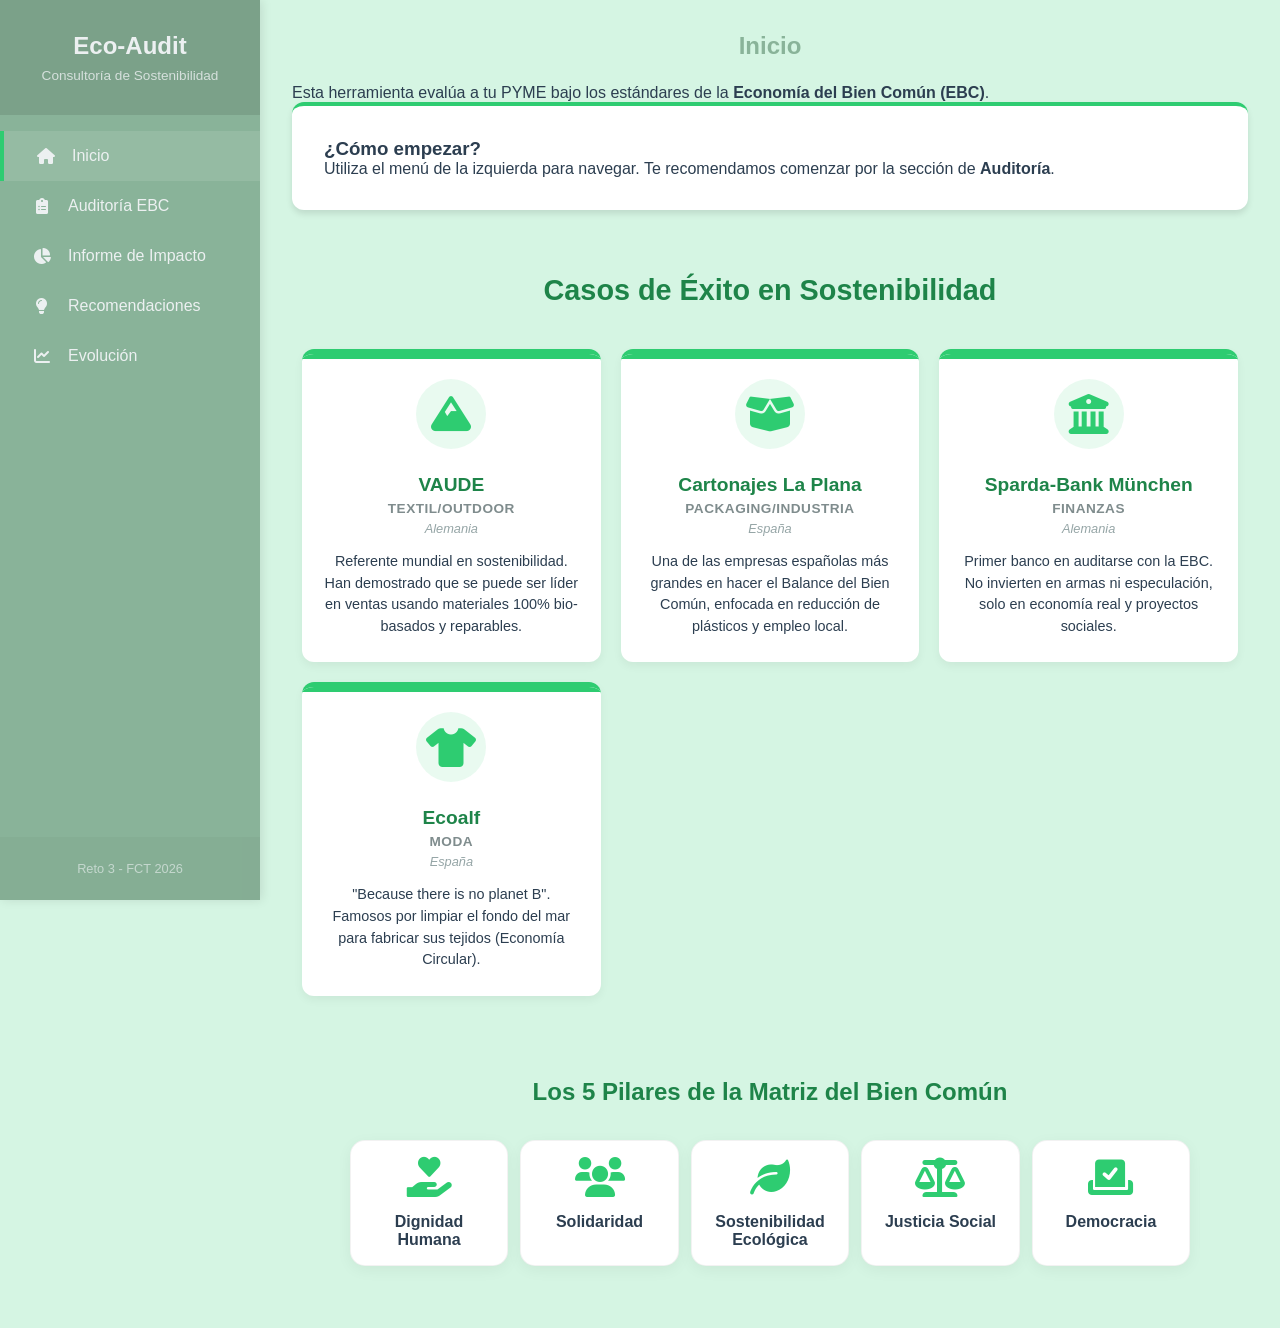
==== index.html @ d0a9d419 "Web de auditoría Eco-Audit" ====
<!DOCTYPE html>
<html lang="es">

<head>
    <meta charset="UTF-8">
    <meta name="viewport" content="width=device-width, initial-scale=1.0">
    <title>Eco-Audit | Consultoría EBC</title>
    <link rel="stylesheet" href="styles.css">
    <link rel="stylesheet" href="https://cdnjs.cloudflare.com/ajax/libs/font-awesome/6.0.0/css/all.min.css">
</head>

<body>

    <div class="app-container">
        <nav class="sidebar">
            <div class="sidebar-header">
                <h2>Eco-Audit</h2>
                <p>Consultoría de Sostenibilidad</p>
            </div>
            <ul class="nav-links">
                <li><a href="index.html" class="active"><i class="fas fa-home"></i> Inicio</a>
                </li>
                <li><a href="auditoria.html"><i class="fas fa-clipboard-list"></i> Auditoría
                        EBC</a></li>
                <li><a href="resultados.html"><i class="fas fa-chart-pie"></i> Informe de
                        Impacto</a></li>
                <li><a href="recomendaciones.html"><i class="fas fa-lightbulb"></i>
                        Recomendaciones</a></li>
                <li><a href="evolucion.html"><i class="fas fa-chart-line"></i> Evolución</a></li>
            </ul>
            <div class="sidebar-footer">
                <p>Reto 3 - FCT 2026</p>
            </div>
        </nav>

        <button class="menu-toggle" id="menuToggle">
            <i class="fas fa-bars"></i>
        </button>

        <main class="content">
            <section id="inicio" class="tab-content active">
                <h1>Inicio</h1>
                <p>Esta herramienta evalúa a tu PYME bajo los estándares de la <strong>Economía del Bien Común
                        (EBC)</strong>.</p>
                <div class="card">
                    <h3>¿Cómo empezar?</h3>
                    <p>Utiliza el menú de la izquierda para navegar. Te recomendamos comenzar por la sección de
                        <strong>Auditoría</strong>.
                    </p>
                </div>

                <div class="middle-content">
                    <h2 class="section-title">Casos de Éxito en Sostenibilidad</h2>
                    <div class="success-grid">
                        <!-- VAUDE -->
                        <div class="success-card">
                            <div class="card-icon"><i class="fas fa-mountain"></i></div>
                            <h3>VAUDE</h3>
                            <span class="sector">Textil/Outdoor</span>
                            <div class="company-country">Alemania</div>
                            <p class="impact-text">Referente mundial en sostenibilidad. Han demostrado que se puede ser
                                líder
                                en ventas usando materiales 100% bio-basados y reparables.</p>
                        </div>

                        <!-- Cartonajes La Plana -->
                        <div class="success-card">
                            <div class="card-icon"><i class="fas fa-box-open"></i></div>
                            <h3>Cartonajes La Plana</h3>
                            <span class="sector">Packaging/Industria</span>
                            <div class="company-country">España</div>
                            <p class="impact-text">Una de las empresas españolas más grandes en hacer el Balance del
                                Bien Común,
                                enfocada en reducción de plásticos y empleo local.</p>
                        </div>

                        <!-- Sparda-Bank München -->
                        <div class="success-card">
                            <div class="card-icon"><i class="fas fa-university"></i></div>
                            <h3>Sparda-Bank München</h3>
                            <span class="sector">Finanzas</span>
                            <div class="company-country">Alemania</div>
                            <p class="impact-text">Primer banco en auditarse con la EBC. No invierten en armas ni
                                especulación,
                                solo en economía real y proyectos sociales.</p>
                        </div>

                        <!-- Ecoalf -->
                        <div class="success-card">
                            <div class="card-icon"><i class="fas fa-tshirt"></i></div>
                            <h3>Ecoalf</h3>
                            <span class="sector">Moda</span>
                            <div class="company-country">España</div>
                            <p class="impact-text">"Because there is no planet B". Famosos por limpiar el fondo del mar
                                para
                                fabricar sus tejidos (Economía Circular).</p>
                        </div>
                    </div>
                </div>

                <div class="carousel-container" id="bottomCarousel">
                    <div class="carousel-track">
                        <!-- SLIDE 1: Puntos EBC -->
                        <div class="carousel-slide">
                            <div class="ebc-pillars-section">
                                <h2>Los 5 Pilares de la Matriz del Bien Común</h2>
                                <div class="pillars-grid">
                                    <div class="pillar-card">
                                        <i class="fas fa-hand-holding-heart"></i>
                                        <h4>Dignidad Humana</h4>
                                    </div>
                                    <div class="pillar-card">
                                        <i class="fas fa-users"></i>
                                        <h4>Solidaridad</h4>
                                    </div>
                                    <div class="pillar-card">
                                        <i class="fas fa-leaf"></i>
                                        <h4>Sostenibilidad Ecológica</h4>
                                    </div>
                                    <div class="pillar-card">
                                        <i class="fas fa-balance-scale"></i>
                                        <h4>Justicia Social</h4>
                                    </div>
                                    <div class="pillar-card">
                                        <i class="fas fa-vote-yea"></i>
                                        <h4>Democracia</h4>
                                    </div>
                                </div>
                            </div>
                        </div>

                        <!-- SLIDE 2: Beneficios -->
                        <div class="carousel-slide">
                            <div class="ebc-pillars-section">
                                <h2 class="benefit-title">¿Por qué implementar un plan de sostenibilidad?</h2>
                                <div class="pillars-grid">
                                    <div class="pillar-card benefit-card">
                                        <i class="fas fa-trophy"></i>
                                        <h4>Ventajas Competitivas</h4>
                                    </div>
                                    <div class="pillar-card benefit-card">
                                        <i class="fas fa-piggy-bank"></i>
                                        <h4>Ahorro de Costes</h4>
                                    </div>
                                    <div class="pillar-card benefit-card">
                                        <i class="fas fa-gavel"></i>
                                        <h4>Cumplimiento Legal</h4>
                                    </div>
                                    <div class="pillar-card benefit-card">
                                        <i class="fas fa-id-card-alt"></i>
                                        <h4>Imagen Interna</h4>
                                    </div>
                                </div>
                            </div>
                        </div>

                        <!-- SLIDE 3: Matriz del Bien Común -->
                        <div class="carousel-slide">
                            <div class="ebc-pillars-section">
                                <h2 class="matrix-title">Matriz del Bien Común</h2>
                                <div class="pillars-grid">
                                    <div class="pillar-card matrix-card">
                                        <i class="fas fa-heart"></i>
                                        <h4>Dignidad humana</h4>
                                    </div>
                                    <div class="pillar-card matrix-card">
                                        <i class="fas fa-hands-helping"></i>
                                        <h4>Solidaridad y justicia</h4>
                                    </div>
                                    <div class="pillar-card matrix-card">
                                        <i class="fas fa-globe-americas"></i>
                                        <h4>Sostenibilidad medioambiental</h4>
                                    </div>
                                    <div class="pillar-card matrix-card">
                                        <i class="fas fa-bullhorn"></i>
                                        <h4>Transparencia y participación</h4>
                                    </div>
                                </div>
                            </div>
                        </div>
                    </div>
                </div>
            </section>


        </main>
    </div>

    <script src="script.js"></script>
</body>

</html>
---- styles.css ----
/* --- Variables & Theme --- */
:root {
    /* Green Palette */
    --primary-green: #2ecc71;
    /* Vibrant green for accents/buttons */
    --dark-green: #1e8449;
    /* Darker green for hover states */
    --sidebar-bg: #89b399;
    /* Deep forest green for sidebar */
    --bg-color: #d5f5e3;
    /* Light green background */
    --text-color: #2c3e50;
    /* Dark slate for text */
    --text-light: #ecf0f1;
    /* Light text for dark backgrounds */
    --card-bg: #ffffff;
    /* White for cards */
    --shadow: 0 4px 6px rgba(0, 0, 0, 0.1);

    /* Dimensions */
    --sidebar-width: 260px;
}

/* --- Reset & Global --- */
* {
    margin: 0;
    padding: 0;
    box-sizing: border-box;
}

body {
    font-family: 'Segoe UI', Tahoma, Geneva, Verdana, sans-serif;
    background-color: var(--bg-color);
    color: var(--text-color);
    overflow-x: hidden;
    /* Prevent horizontal scroll from layout shifts */
}

/* --- Layout Structure --- */
.app-container {
    display: flex;
    min-height: 100vh;
}

/* --- Sidebar --- */
.sidebar {
    width: var(--sidebar-width);
    background-color: var(--sidebar-bg);
    color: var(--text-light);
    display: flex;
    flex-direction: column;
    position: fixed;
    /* Fixed sidebar */
    top: 0;
    left: 0;
    height: 100vh;
    box-shadow: 2px 0 10px rgba(0, 0, 0, 0.1);
    z-index: 1000;
}

.sidebar-header {
    padding: 2rem;
    background-color: rgba(0, 0, 0, 0.1);
    text-align: center;
}

.sidebar-header h2 {
    margin-bottom: 0.5rem;
    font-size: 1.5rem;
}

.sidebar-header p {
    font-size: 0.85rem;
    opacity: 0.8;
}

.nav-links {
    list-style: none;
    flex: 1;
    padding-top: 1rem;
}

.nav-links li a {
    display: flex;
    align-items: center;
    padding: 1rem 2rem;
    color: var(--text-light);
    text-decoration: none;
    transition: background 0.3s;
}

.nav-links li a:hover,
.nav-links li a.active {
    background-color: rgba(255, 255, 255, 0.1);
    border-left: 4px solid var(--primary-green);
}

.nav-links li a i {
    margin-right: 1rem;
    width: 20px;
    text-align: center;
}

.sidebar-footer {
    padding: 1.5rem;
    text-align: center;
    font-size: 0.8rem;
    opacity: 0.6;
    background-color: rgba(0, 0, 0, 0.05);
}

/* --- Main Content --- */
.content {
    margin-left: var(--sidebar-width);
    /* Push content to right */
    flex: 1;
    padding: 2rem;
    display: flex;
    flex-direction: column;
    align-items: center;
    /* Center content horizontally */
    width: calc(100% - var(--sidebar-width));
}

section.tab-content {
    width: 100%;
    max-width: 1200px;
    /* Limit width for readability */
    animation: fadeIn 0.5s ease;
}

@keyframes fadeIn {
    from {
        opacity: 0;
        transform: translateY(10px);
    }

    to {
        opacity: 1;
        transform: translateY(0);
    }
}

h1 {
    color: var(--sidebar-bg);
    margin-bottom: 1.5rem;
    text-align: center;
}

/* --- Cards & General UI --- */
.card {
    background: var(--card-bg);
    padding: 2rem;
    border-radius: 12px;
    box-shadow: var(--shadow);
    margin-bottom: 2rem;
    border-top: 4px solid var(--primary-green);
}

/* --- Bottom Carousel --- */
.carousel-container {
    width: 90%;
    max-width: 900px;
    margin: 0 auto;
    margin-top: auto;
    /* Empuja el panel al final del contenedor flex */
    padding-top: 40px;
    padding-bottom: 20px;
    overflow: hidden;
    /* Mask off-screen slides */
    position: relative;
}

/* Ensure #inicio has flex layout to push carousel down if content is short */
#inicio {
    display: flex;
    /* Override block for flex column layout if active */
    flex-direction: column;
    min-height: calc(100vh - 4rem);
    /* Full height minus padding */
}

/* But wait, .tab-content needs to be display:block/none toggle. 
   Let's just use normal flow for now, the carousel is at the bottom of the HTML in that section.
*/
#inicio.active {
    display: flex;
    flex-direction: column;
}

.carousel-track {
    display: flex;
    /* overflow-x: auto; STOP MANUAL SCROLL to allow JS transform to work cleanly */
    transition: transform 0.5s ease-in-out;
    width: 100%;
}

.carousel-track::-webkit-scrollbar {
    height: 8px;
}

.carousel-track::-webkit-scrollbar-thumb {
    background-color: var(--sidebar-bg);
    border-radius: 4px;
}

.carousel-slide {
    min-width: 100%;
    /* Full width of container */
    flex-shrink: 0;
    scroll-snap-align: start;
}

/* Pillars / Grid in Carousel */
.ebc-pillars-section {
    text-align: center;
}

.ebc-pillars-section h2 {
    font-size: 1.5rem;
    color: var(--dark-green);
    margin-bottom: 1.5rem;
}

/* 3. GRID PARA QUE QUEPAN 5 O 6 CUADRADOS */
.pillars-grid {
    display: grid;
    /* Reducimos el minmax a 120px para que quepan más en una fila */
    grid-template-columns: repeat(auto-fit, minmax(120px, 1fr));
    gap: 12px;
    width: 100%;
    padding: 10px;
    justify-content: center;
    /* Center items if they don't fill row */
}

.pillar-card {
    background: white;
    padding: 1rem;
    border-radius: 15px;
    text-align: center;
    box-shadow: 0 4px 15px rgba(0, 0, 0, 0.05);
    transition: transform 0.3s ease, box-shadow 0.3s ease;
    border: 1px solid rgba(0, 0, 0, 0.05);
}

.pillar-card:hover {
    transform: translateY(-5px);
    box-shadow: 0 10px 20px rgba(0, 0, 0, 0.1);
    border-color: var(--primary-green);
}

.pillar-card i {
    font-size: 2.5rem;
    color: var(--primary-green);
    margin-bottom: 1rem;
}

.pillar-card h4 {
    color: var(--text-color);
    font-weight: 600;
}

/* --- Responsive Adjustments --- */
.menu-toggle {
    display: none;
    position: fixed;
    top: 1rem;
    left: 1rem;
    z-index: 1001;
    /* Above sidebar */
    background: var(--primary-green);
    color: white;
    border: none;
    padding: 0.8rem;
    border-radius: 50%;
    box-shadow: 0 2px 5px rgba(0, 0, 0, 0.2);
    cursor: pointer;
    transition: background 0.3s;
}

.menu-toggle:hover {
    background: var(--dark-green);
}

@media (max-width: 768px) {
    :root {
        --sidebar-width: 0px;
    }

    .menu-toggle {
        display: block;
    }

    .sidebar {
        transform: translateX(-100%);
        width: 260px;
        transition: transform 0.3s ease;
    }

    .sidebar.open,
    .sidebar.active {
        transform: translateX(0);
    }

    /* Overlay when sidebar is open */
    .sidebar.active+.content::before {
        content: '';
        position: fixed;
        top: 0;
        left: 0;
        right: 0;
        bottom: 0;
        background: rgba(0, 0, 0, 0.5);
        z-index: 999;
    }

    .content {
        margin-left: 0;
        width: 100%;
        padding: 4rem 1rem 1rem 1rem;
        /* Top padding for toggle button */
    }

    .pillars-grid {
        grid-template-columns: 1fr;
    }
}

/* --- Casos de Éxito Section --- */
.success-grid {
    display: grid;
    /* Fit as many as possible, min width 240px */
    grid-template-columns: repeat(auto-fit, minmax(240px, 1fr));
    gap: 20px;
    width: 100%;
    padding: 10px;
    justify-content: center;
    /* Center items if they don't fill row */
}

.success-card {
    background: white;
    padding: 25px 20px;
    border-radius: 12px;
    box-shadow: 0 4px 10px rgba(0, 0, 0, 0.05);
    /* Soft shadow */
    transition: transform 0.3s ease, box-shadow 0.3s ease;
    text-align: center;
    border-top: 5px solid var(--primary-green);
    display: flex;
    flex-direction: column;
    align-items: center;
    position: relative;
    overflow: hidden;
}

.success-card::before {
    content: '';
    position: absolute;
    top: 0;
    left: 0;
    width: 100%;
    height: 5px;
    background: var(--primary-green);
}

.success-card:hover {
    transform: translateY(-8px);
    /* Lift effect */
    box-shadow: 0 15px 25px rgba(0, 0, 0, 0.1);
    /* Deeper shadow on hover */
}

.success-card .card-icon {
    font-size: 2.5rem;
    color: var(--primary-green);
    margin-bottom: 15px;
    background: rgba(46, 204, 113, 0.1);
    /* Light green circle bg */
    width: 70px;
    height: 70px;
    border-radius: 50%;
    display: flex;
    align-items: center;
    justify-content: center;
}

.success-card h3 {
    margin: 10px 0 5px;
    color: var(--dark-green);
    font-size: 1.2rem;
    font-weight: 700;
}

.success-card .sector {
    font-size: 0.85rem;
    color: #7f8c8d;
    font-weight: 600;
    text-transform: uppercase;
    letter-spacing: 0.5px;
    margin-bottom: 5px;
    display: block;
}

.success-card .company-country {
    font-size: 0.8rem;
    color: #95a5a6;
    margin-bottom: 15px;
    font-style: italic;
}

.success-card .impact-text {
    font-size: 0.9rem;
    color: var(--text-color);
    line-height: 1.5;
}

/* Middle Content (Success Stories) Centering */
.middle-content {
    flex-grow: 1;
    /* Takes up remaining vertical space */
    display: flex;
    flex-direction: column;
    justify-content: center;
    /* Centers vertically */
    width: 100%;
    margin: 2rem 0;
}

.section-title {
    text-align: center;
    color: var(--dark-green);
    margin-bottom: 2rem;
    font-size: 1.8rem;
}

/* --- Quiz Styles --- */
.quiz-card {
    background: white;
    padding: 2rem;
    border-radius: 12px;
    box-shadow: var(--shadow);
    max-width: 800px;
    margin: 0 auto;
    animation: fadeIn 0.5s ease;
}

.quiz-header {
    display: flex;
    justify-content: space-between;
    margin-bottom: 1.5rem;
    border-bottom: 1px solid #eee;
    padding-bottom: 1rem;
    color: #7f8c8d;
    font-size: 0.9rem;
}

.quiz-block-label {
    font-weight: 700;
    color: var(--primary-green);
    text-transform: uppercase;
}

.quiz-question {
    font-size: 1.3rem;
    color: var(--text-color);
    margin-bottom: 2rem;
    line-height: 1.4;
}

.quiz-options,
.options-container {
    display: flex;
    flex-direction: column;
    gap: 10px;
    width: 100%;
}

.option-btn {
    background: #f8f9fa;
    border: 1px solid #e0e0e0;
    padding: 1rem 1.5rem;
    text-align: left;
    border-radius: 8px;
    cursor: pointer;
    font-size: 1rem;
    transition: all 0.2s ease;
    color: var(--text-color);
}

.option-btn:hover {
    background: var(--bg-color);
    border-color: var(--primary-green);
    transform: translateX(5px);
}

/* --- Results Styles --- */
.results-report {
    max-width: 900px;
    margin: 0 auto;
}

.score-card {
    padding: 3rem;
    border-radius: 15px;
    text-align: center;
    color: white;
    margin-bottom: 2rem;
}

.score-card.score-low {
    background: linear-gradient(135deg, #e74c3c, #c0392b);
}

.score-card.score-mid {
    background: linear-gradient(135deg, #f1c40f, #f39c12);
}

.score-card.score-high {
    background: linear-gradient(135deg, #2ecc71, #27ae60);
}

.final-score {
    font-size: 4rem;
    font-weight: 800;
    margin: 1rem 0;
}

.score-percentage {
    font-size: 1.2rem;
    opacity: 0.9;
}

.recommendations-list {
    display: grid;
    gap: 1.5rem;
    text-align: left;
}

.recommendation-item {
    background: white;
    padding: 1.5rem;
    border-radius: 10px;
    box-shadow: 0 2px 5px rgba(0, 0, 0, 0.05);
    border-left: 4px solid transparent;
}

.recommendation-item:has(.good) {
    border-left-color: #2ecc71;
}

.recommendation-item:has(.avg) {
    border-left-color: #f1c40f;
}

.recommendation-item:has(.bad) {
    border-left-color: #e74c3c;
}

.rec-header {
    display: flex;
    justify-content: space-between;
    margin-bottom: 0.5rem;
    font-size: 0.85rem;
    color: #95a5a6;
}

.rec-points {
    font-weight: bold;
}

.rec-points.good {
    color: #27ae60;
}

.rec-points.avg {
    color: #f39c12;
}

.rec-points.bad {
    color: #c0392b;
}

.rec-question {
    font-weight: 600;
    margin-bottom: 0.5rem;
}

.rec-answer {
    font-size: 0.9rem;
    color: #34495e;
    margin-bottom: 0.8rem;
    background: #f8f9fa;
    padding: 0.5rem;
    border-radius: 4px;
    display: inline-block;
}

.rec-feedback {
    color: var(--dark-green);
    font-style: italic;
}

.restart-btn {
    display: block;
    width: 100%;
    padding: 1rem;
    margin-top: 2rem;
    background: var(--sidebar-bg);
    color: white;
    border: none;
    border-radius: 8px;
    font-size: 1.1rem;
    cursor: pointer;
    transition: background 0.3s;
}

.restart-btn:hover {
    background: var(--dark-green);
}

@keyframes fadeIn {
    from {
        opacity: 0;
        transform: translateY(10px);
    }

    to {
        opacity: 1;
        transform: translateY(0);
    }
}

/* --- Input Styles --- */
.form-input {
    width: 100%;
    padding: 1rem;
    font-size: 1.1rem;
    border: 2px solid #e0e0e0;
    border-radius: 8px;
    outline: none;
    transition: border-color 0.3s;
}

.form-input:focus {
    border-color: var(--primary-green);
}

.primary-btn {
    background: var(--primary-green);
    color: white;
    font-weight: bold;
    text-align: center;
    justify-content: center;
    display: flex;
    align-items: center;
    gap: 10px;
}

.primary-btn:hover {
    background: var(--dark-green);
    transform: translateY(-2px);
    color: white;
}

/* --- Alert Grid Styles --- */
.alert-grid {
    display: flex;
    flex-wrap: wrap;
    gap: 1.5rem;
    justify-content: center;
    margin-top: 1rem;
}

.alert-item {
    background: #fff5f5;
    border: 2px solid #e74c3c;
    border-radius: 12px;
    padding: 1.5rem;
    width: 200px;
    text-align: center;
    position: relative;
    cursor: help;
    transition: transform 0.2s, box-shadow 0.2s;
    display: flex;
    flex-direction: column;
    align-items: center;
    justify-content: center;
}

.alert-item:hover {
    transform: translateY(-5px);
    box-shadow: 0 5px 15px rgba(231, 76, 60, 0.3);
}

.alert-icon {
    font-size: 3rem;
    color: #e74c3c;
    margin-bottom: 0.5rem;
}

.alert-title {
    font-weight: 700;
    color: #c0392b;
    font-size: 0.9rem;
    line-height: 1.2;
}

.alert-percentage {
    font-size: 1.5rem;
    font-weight: 800;
    color: #e74c3c;
    margin-top: 0.5rem;
}

/* Tooltip */
.alert-item .tooltip-text {
    visibility: hidden;
    width: 280px;
    background-color: #333;
    color: #fff;
    text-align: left;
    border-radius: 6px;
    padding: 15px;
    position: absolute;
    z-index: 10;
    bottom: 110%;
    /* Show above */
    left: 50%;
    transform: translateX(-50%);
    opacity: 0;
    transition: opacity 0.3s;
    font-size: 0.85rem;
    box-shadow: 0 5px 15px rgba(0, 0, 0, 0.2);
    pointer-events: none;
}

.alert-item .tooltip-text::after {
    content: "";
    position: absolute;
    top: 100%;
    left: 50%;
    margin-left: -5px;
    border-width: 5px;
    border-style: solid;
    border-color: #333 transparent transparent transparent;
}

.alert-item:hover .tooltip-text {
    visibility: visible;
    opacity: 1;
}

/* --- Refined Accordion Styles --- */
.accordion-container {
    max-width: 800px;
    margin: 0 auto;
}

.accordion-item {
    background-color: white;
    border-radius: 8px;
    margin-bottom: 1rem;
    box-shadow: 0 2px 5px rgba(0, 0, 0, 0.05);
    overflow: hidden;
    border: 1px solid #eee;
    transition: box-shadow 0.3s ease;
}

.accordion-item:hover {
    box-shadow: 0 5px 15px rgba(0, 0, 0, 0.08);
}

.accordion-header {
    width: 100%;
    background-color: #fff;
    padding: 1.2rem;
    display: flex;
    justify-content: space-between;
    align-items: center;
    border: none;
    outline: none;
    cursor: pointer;
    transition: background-color 0.3s ease, border-left-color 0.3s ease;
    border-left: 6px solid transparent;
}

/* Status Colors for Header */
.accordion-header.status-excellent {
    border-left-color: #2ecc71;
}

.accordion-header.status-average {
    border-left-color: #f39c12;
}

.accordion-header.status-critical {
    border-left-color: #e74c3c;
    background-color: #fff5f5;
    /* Light red bg for critical headers */
}

.accordion-header:hover {
    background-color: #f8f9fa;
}

.accordion-header.status-critical:hover {
    background-color: #fee;
}

.header-content {
    display: flex;
    align-items: center;
    gap: 15px;
    flex-wrap: wrap;
}

.block-title {
    font-size: 1.1rem;
    font-weight: 700;
    color: var(--dark-green);
}

.score-badge {
    color: white;
    padding: 0.3rem 0.8rem;
    border-radius: 20px;
    font-size: 0.85rem;
    font-weight: 700;
    box-shadow: 0 2px 4px rgba(0, 0, 0, 0.1);
}

.accordion-icon {
    font-size: 1rem;
    color: #95a5a6;
    transition: transform 0.3s ease;
}

.accordion-header.active .accordion-icon {
    transform: rotate(180deg);
}

.accordion-content {
    max-height: 0;
    overflow: hidden;
    transition: max-height 0.4s ease-out;
    background-color: #fdfdfd;
}

.accordion-body-padding {
    padding: 1.5rem;
    border-top: 1px solid #eee;
}

/* --- Inline Critical Alert --- */
.inline-critical-alert {
    display: flex;
    align-items: flex-start;
    gap: 1rem;
    background-color: #fff5f5;
    border: 1px solid #fadbd8;
    border-left: 4px solid #e74c3c;
    padding: 1rem;
    border-radius: 6px;
    margin-bottom: 1.5rem;
}

.alert-icon-inline {
    font-size: 1.5rem;
    color: #c0392b;
    margin-top: 0.2rem;
}

.alert-content-inline h4 {
    margin: 0 0 0.5rem 0;
    color: #c0392b;
    font-size: 1rem;
}

.alert-content-inline p {
    margin: 0 0 0.5rem 0;
    font-size: 0.95rem;
    color: #333;
}

.alert-action-inline {
    font-size: 0.9rem;
    color: #c0392b;
    background: rgba(231, 76, 60, 0.1);
    padding: 0.5rem;
    border-radius: 4px;
    display: inline-block;
}

/* --- Recommendation Items Refined --- */
.rec-meta {
    display: flex;
    justify-content: space-between;
    align-items: center;
    margin-bottom: 0.8rem;
    font-size: 0.9rem;
    background: #f8f9fa;
    padding: 0.5rem 0.8rem;
    border-radius: 6px;
}

.rec-answer {
    margin: 0;
    color: #2c3e50;
}

.rec-points-badge {
    font-weight: 700;
}

.rec-feedback-box {
    display: flex;
    gap: 0.8rem;
    align-items: flex-start;
    font-size: 0.95rem;
    color: #555;
    line-height: 1.5;
    background: #fff;
    padding: 0.5rem;
}
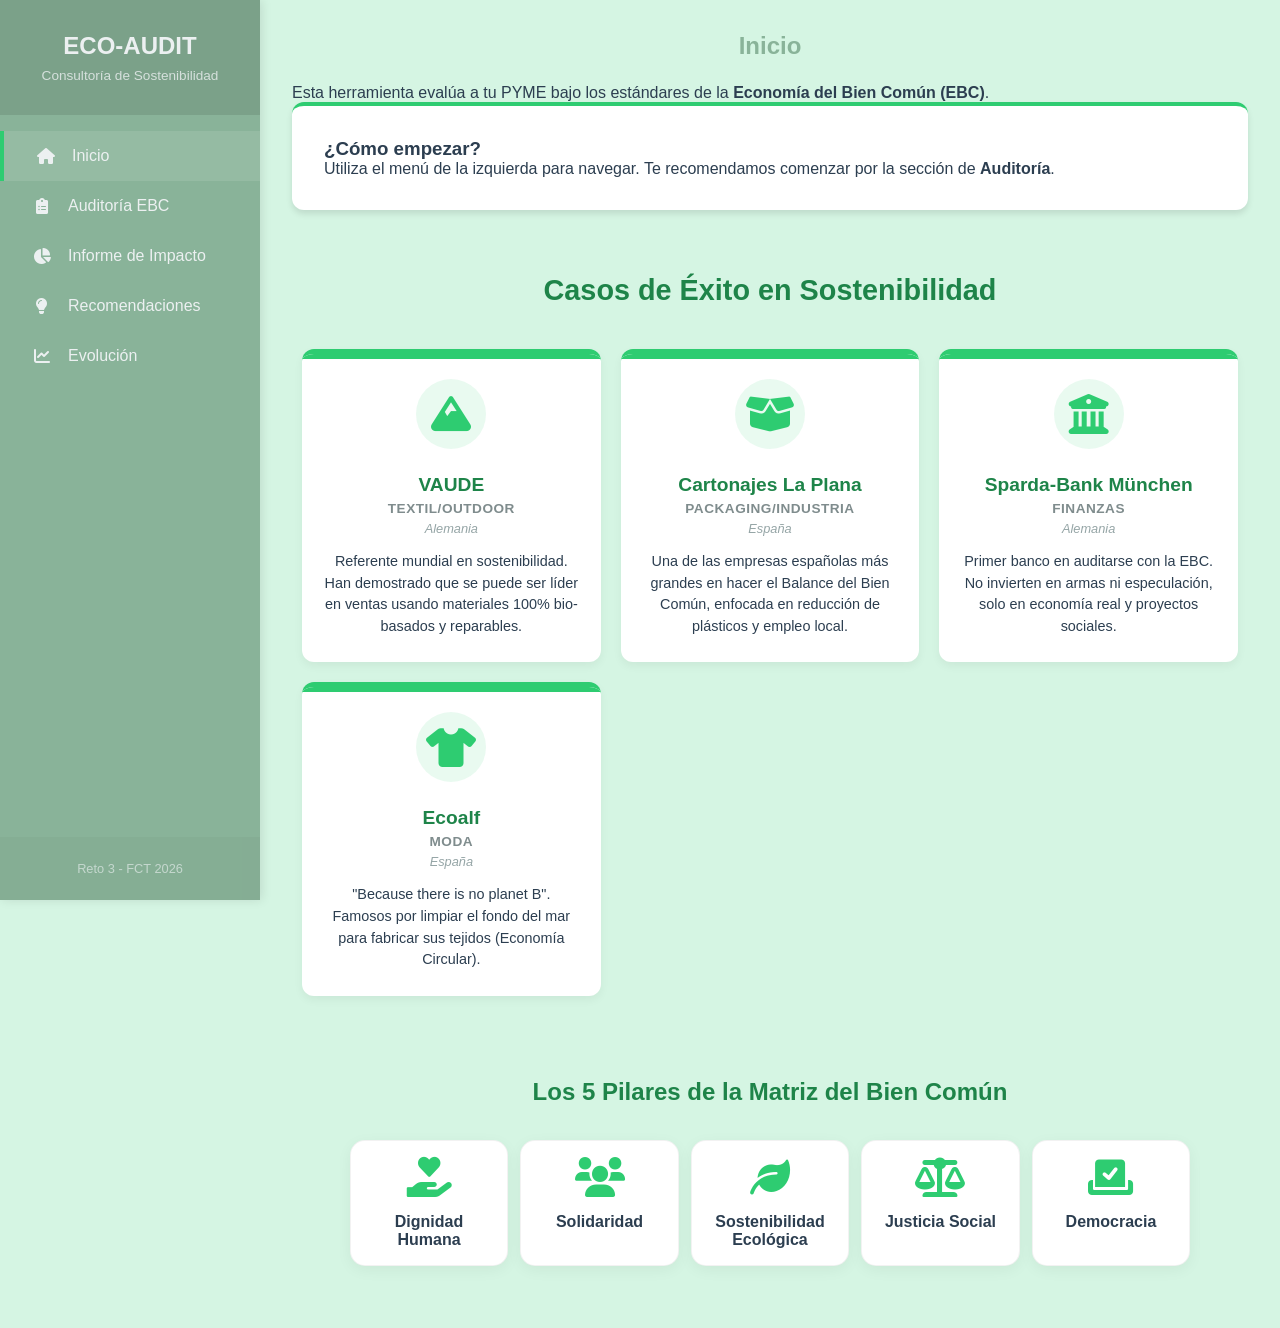
==== commit fab4731d: "Prueba cambio texto" ====
--- a/index.html
+++ b/index.html
@@ -14,7 +14,7 @@
     <div class="app-container">
         <nav class="sidebar">
             <div class="sidebar-header">
-                <h2>Eco-Audit</h2>
+                <h2>ECO-AUDIT</h2>
                 <p>Consultoría de Sostenibilidad</p>
             </div>
             <ul class="nav-links">
